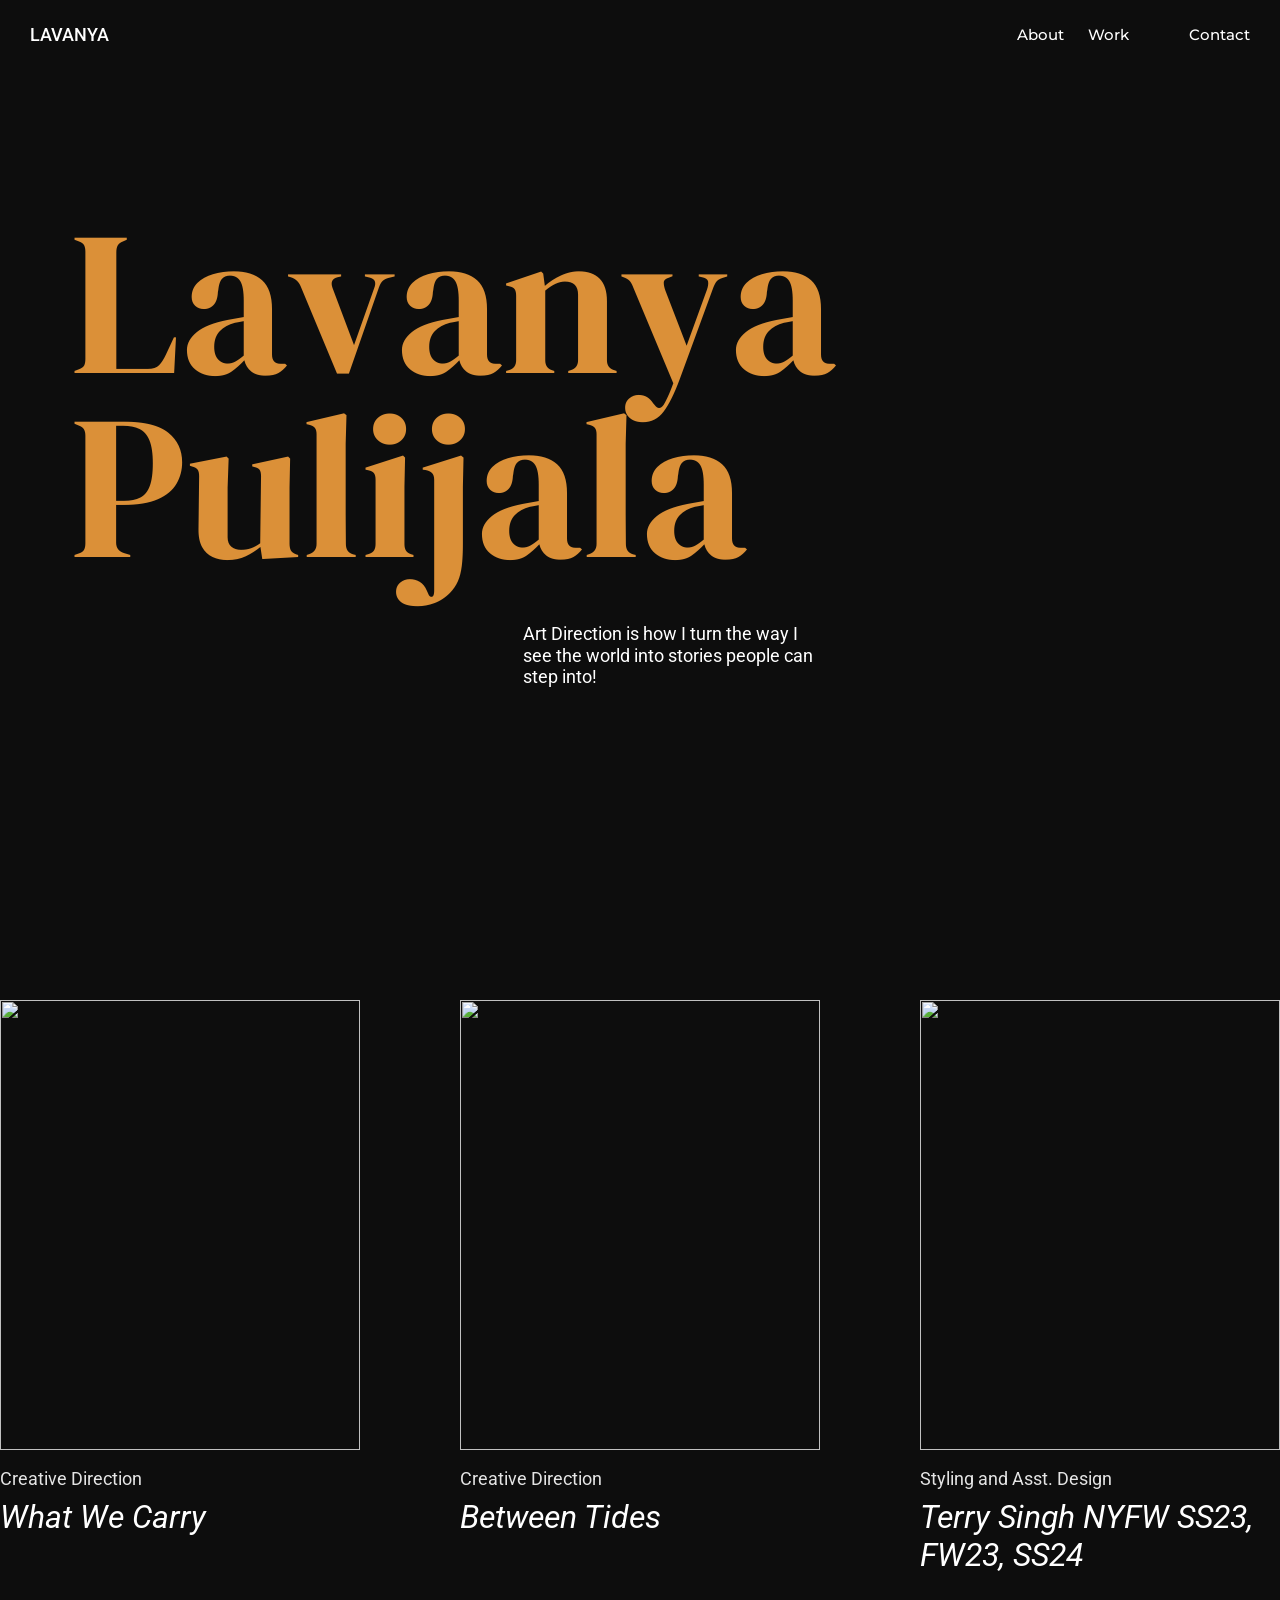
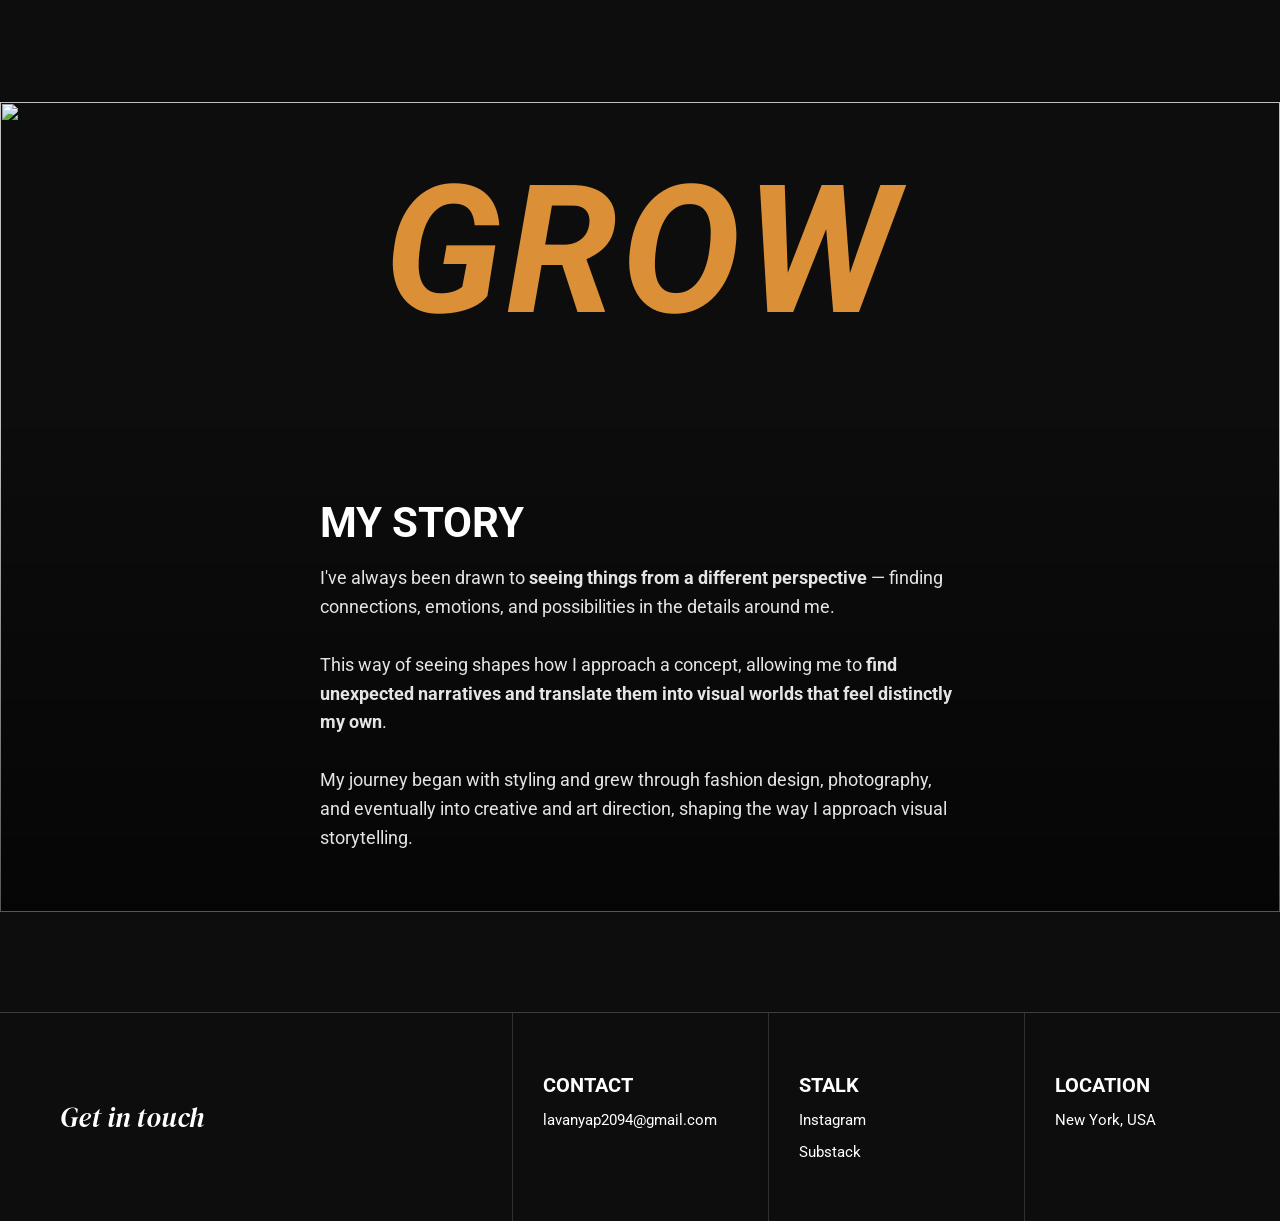
==== index.html @ 9f812dfd "Initial commit: homepage, work listing page, shared styles/scripts" ====
<!DOCTYPE html>
<html lang="en">
<head>
<meta charset="UTF-8" />
<meta name="viewport" content="width=device-width, initial-scale=1" />
<title>Lavanya Pulijala — Art Direction</title>
<link rel="preconnect" href="https://fonts.googleapis.com" />
<link rel="preconnect" href="https://fonts.gstatic.com" crossorigin />
<link href="https://fonts.googleapis.com/css2?family=DM+Serif+Display:ital@0;1&family=Roboto:wght@300;400;500;700;900&family=Montserrat:wght@400;500;600&display=swap" rel="stylesheet" />
<link rel="stylesheet" href="style.css" />
</head>
<body>

<div class="navbar">
  <div class="container navbar-container">
    <a href="#" class="logo-holder"><div class="logo-text">LAVANYA</div></a>
    <nav class="nav-menu-wrapper">
      <div class="nav-wrapper">
        <div class="nav-menu-link-holder middle">
          <a href="#about" class="nav-link-big">About</a>
          <a href="#work" class="nav-link-big">Work</a>
        </div>
        <div class="nav-menu-link-holder">
          <a href="mailto:lavanyap2094@gmail.com" class="nav-link-big">Contact</a>
        </div>
      </div>
    </nav>
    <button class="menu-button" aria-label="Open menu"><div class="menu-text">Menu</div></button>
  </div>
</div>

<div id="Hero" class="section hero-section">
  <div class="container sticky-container">
    <div class="hero-grid">
      <div class="hero-text-holder">
        <div class="hero-text-line" id="heroLine1"></div>
        <div class="hero-text-line" id="heroLine2"></div>
      </div>
      <div class="hero-image-holder">
        <div class="hero-image-container">
          <div class="hero-paragraph-holder">
            <p class="hero-paragraph">Art Direction is how I turn the way I see the world into stories people can step into!</p>
          </div>
          <img class="hero-image" alt="" src="https://cdn.prod.website-files.com/6a94ac08c5c442d6fd3b0305/6a94ac08c5c442d6fd3b0379_xgdyg.png" />
        </div>
      </div>
    </div>
  </div>
</div>

<div id="work" class="section">
  <div class="horizontal-scrolling-wrapper">
    <div class="horizontal-scrolling-holder">
      <div class="work-list-wrapper" id="workList">

        <a href="#" class="work-item">
          <div class="featured-work-image-holder">
            <img class="grid-work-image" alt="" src="https://cdn.prod.website-files.com/6a94ac08c5c442d6fd3b030d/6a94ac08c5c442d6fd3b035c_Rukmini0691%20Large.jpeg" />
          </div>
          <div class="category-text-holder"><div class="category-text">Creative Direction</div></div>
          <div class="work-title-holder"><div class="work-title">What We Carry</div></div>
        </a>

        <a href="#" class="work-item">
          <div class="featured-work-image-holder">
            <img class="grid-work-image" alt="" src="https://cdn.prod.website-files.com/6a94ac08c5c442d6fd3b030d/6a94ac08c5c442d6fd3b0371_SRI04519%20(1)%20Large.png" />
          </div>
          <div class="category-text-holder"><div class="category-text">Creative Direction</div></div>
          <div class="work-title-holder"><div class="work-title">Between Tides</div></div>
        </a>

        <a href="#" class="work-item">
          <div class="featured-work-image-holder">
            <img class="grid-work-image" alt="" src="https://cdn.prod.website-files.com/6a94ac08c5c442d6fd3b030d/6a94ac08c5c442d6fd3b0381_Stephan.webp" />
          </div>
          <div class="category-text-holder"><div class="category-text">Styling and Asst. Design</div></div>
          <div class="work-title-holder"><div class="work-title">Terry Singh NYFW SS23, FW23, SS24</div></div>
        </a>

        <a href="#" class="work-item">
          <div class="featured-work-image-holder">
            <img class="grid-work-image" alt="" src="https://cdn.prod.website-files.com/6a94ac08c5c442d6fd3b030d/6a94ac08c5c442d6fd3b038d_Rukmini1245%20Large.png" />
          </div>
          <div class="category-text-holder"><div class="category-text">Creative Direction</div></div>
          <div class="work-title-holder"><div class="work-title">In Between</div></div>
        </a>

        <a href="#" class="work-item">
          <div class="featured-work-image-holder">
            <img class="grid-work-image" alt="" src="https://cdn.prod.website-files.com/6a94ac08c5c442d6fd3b030d/6a94ac08c5c442d6fd3b0393_IMG_5818.JPG" />
          </div>
          <div class="category-text-holder"><div class="category-text">Photography</div></div>
          <div class="work-title-holder"><div class="work-title">The Way I See</div></div>
        </a>

      </div>
    </div>
  </div>
</div>

<div id="about" class="section">
  <div class="about-section">
    <div class="about-image-holder">
      <img class="about-image" alt="" src="https://cdn.prod.website-files.com/6a94ac08c5c442d6fd3b0305/6a94ac08c5c442d6fd3b037b_IMG_7271%20Large.png" />
    </div>
    <div class="about-section-wrapper">
      <div class="about-title-holder">
        <div class="about-title-wrapper">
          <div class="about-title">G</div><div class="about-title">R</div><div class="about-title">O</div><div class="about-title">W</div>
        </div>
      </div>
      <div class="about-text">
        <div class="story-title">MY STORY</div>
        <div class="my-story-paragraph">I've always been drawn to <strong>seeing things from a different perspective</strong> — finding connections, emotions, and possibilities in the details around me.<br/><br/>This way of seeing shapes how I approach a concept, allowing me to <strong>find unexpected narratives and translate them into visual worlds that feel distinctly my own</strong>.<br/><br/>My journey began with styling and grew through fashion design, photography, and eventually into creative and art direction, shaping the way I approach visual storytelling.</div>
      </div>
    </div>
  </div>
</div>

<div class="section">
  <div class="footer-holder">
    <div class="footer-gird">
      <div class="footer-contact"><div class="drop-a-line-text">Get in touch</div></div>
      <div class="footer-info-holder">
        <div class="footer-title">CONTACT</div>
        <a href="mailto:lavanyap2094@gmail.com" class="footer-link">lavanyap2094@gmail.com</a>
      </div>
      <div class="footer-info-holder">
        <div class="footer-title">STALK</div>
        <a href="https://www.instagram.com/lavanyapulijala/" target="_blank" class="footer-link">Instagram</a>
        <a href="https://substack.com/@lavanyap" target="_blank" class="footer-link">Substack</a>
      </div>
      <div class="footer-info-holder">
        <div class="footer-title">LOCATION</div>
        <a href="https://www.google.com/maps" target="_blank" class="footer-link">New York, USA</a>
      </div>
    </div>
  </div>
</div>

<script src="script.js"></script>
</body>
</html>
---- style.css ----
:root {
  --bg: #0d0d0d;
  --accent: #db9038;
  --text: #ffffff;
  --text-soft: #e4e4e4;
  --font-headings: "DM Serif Display", serif;
  --font-paragraph: "Roboto", sans-serif;
  --font-ui: "Montserrat", sans-serif;
}

* { box-sizing: border-box; }

html { scroll-behavior: smooth; -webkit-text-size-adjust: 100%; text-size-adjust: 100%; }

body {
  margin: 0;
  background-color: var(--bg);
  color: var(--text);
  font-family: var(--font-headings);
  line-height: 1.2;
}

a { color: inherit; text-decoration: none; font-family: var(--font-paragraph); }

.container {
  width: 100%;
  max-width: 1400px;
  margin: 0 auto;
  padding: 2em 30px;
  position: relative;
}
.container.no-paddings { padding-top: 0; padding-bottom: 0; }
.container.sticky-container { position: sticky; top: 60px; }

/* NAV */
.navbar {
  position: sticky;
  top: 0;
  z-index: 20;
  background-color: var(--bg);
  height: 70px;
  display: flex;
  align-items: center;
}
.navbar-container {
  display: flex;
  justify-content: space-between;
  align-items: center;
  width: 100%;
}
.logo-text { font-family: var(--font-paragraph); font-size: 18px; font-weight: 500; }
.nav-menu-wrapper { display: flex; align-items: center; }
.nav-wrapper { display: flex; gap: 60px; align-items: center; }
.nav-menu-link-holder { display: flex; gap: 24px; align-items: center; }
.nav-link-big { font-size: 15px; font-family: var(--font-ui); font-weight: 500; transition: color .3s; }
.nav-link-big:hover { color: var(--accent); }
.nav-link-big.current { color: var(--accent); font-weight: 600; }
.menu-button {
  display: none;
  background: none;
  border: none;
  color: var(--text);
  font-family: var(--font-ui);
  cursor: pointer;
}

/* HERO */
.hero-section {
  min-height: 100vh;
  display: flex;
  flex-direction: column;
  justify-content: center;
  margin-top: -70px;
  padding-top: 70px;
}
.hero-grid {
  position: relative;
  padding-left: 35px;
  padding-right: 35px;
}
.hero-text-holder {
  position: absolute;
  top: 40px;
  left: 40px;
  z-index: 20;
  display: flex;
  flex-direction: column;
}
.hero-text-line {
  color: var(--accent);
  font-size: 16vw;
  line-height: 0.9;
  white-space: nowrap;
}
.hero-text-line span {
  display: inline-block;
  opacity: 0;
  transform: translateY(45px) rotateY(90deg);
  transform-style: preserve-3d;
}
.hero-image-holder {
  position: relative;
  width: 40vw;
  min-height: 70vh;
  margin-left: auto;
  z-index: 2;
}
.hero-image-container { position: relative; width: 100%; }
.hero-paragraph-holder {
  position: absolute;
  top: 34vw;
  left: -180px;
  max-width: 300px;
  z-index: 5;
  mix-blend-mode: difference;
}
.hero-paragraph { font-family: var(--font-paragraph); font-size: 18px; color: #fff; opacity: 0; transition: opacity 1s ease .8s; }
.hero-image {
  width: 100%;
  display: block;
  opacity: 0;
  transform: translateY(120px);
  transition: opacity 1s ease .3s, transform 1s ease .3s;
}

.placeholder-image {
  background-color: var(--bg2, #1a1a1a);
  background: var(--bg, #1a1a1a);
  border: 1px dashed #444;
  display: flex;
  align-items: center;
  justify-content: center;
  color: #777;
  font-family: var(--font-ui);
  font-size: 13px;
  width: 100%;
  height: 100%;
}

.loaded .hero-image,
.loaded .hero-paragraph { opacity: 1; transform: translateY(0); }
.loaded .hero-text-line span { opacity: 1; transform: translateY(0) rotateY(0deg); transition: opacity .6s ease, transform .6s ease; }

/* divider */
.line-divider { padding: 70px 0; }
.line-holder { display: flex; justify-content: center; }
.line { width: 92%; height: 1px; background: rgba(255,255,255,.2); }

/* WORK STRIP */
.horizontal-scrolling-wrapper { position: relative; margin-top: 100px; }
.horizontal-scrolling-holder {
  display: flex;
  flex-direction: column;
  padding-top: 0;
}
.work-list-wrapper {
  display: flex;
  align-items: flex-start;
  overflow-x: auto;
  overflow-y: hidden;
  scroll-behavior: auto;
  -webkit-overflow-scrolling: touch;
  overscroll-behavior-x: contain;
  padding-bottom: 8px;
  scrollbar-width: thin;
}
.work-list-wrapper::-webkit-scrollbar { height: 6px; }
.work-list-wrapper::-webkit-scrollbar-track { background: transparent; }
.work-list-wrapper::-webkit-scrollbar-thumb { background: rgba(255,255,255,.2); border-radius: 3px; }
.work-item {
  flex: none;
  width: 360px;
  min-width: 360px;
  margin-right: 100px;
  display: block;
}
.featured-work-image-holder {
  width: 100%;
  height: 450px;
  overflow: hidden;
  margin-bottom: 18px;
}
.grid-work-image {
  width: 100%;
  height: 100%;
  object-fit: cover;
  display: block;
}
.category-text-holder { overflow: hidden; }
.category-text { font-family: var(--font-paragraph); font-size: 18px; color: var(--text-soft); }
.work-title-holder { margin-top: 8px; }
.work-title { font-size: 32px; font-style: italic; font-weight: 400; }
.location-holder { display: flex; align-items: center; gap: 12px; margin-top: 6px; }
.location-line { width: 37px; height: 1px; background: var(--text); }
.location-text { font-family: var(--font-paragraph); font-size: 15px; font-style: italic; letter-spacing: .5px; }

.section-title {
  display: flex;
  justify-content: space-between;
  align-items: center;
  margin-top: 40px;
  margin-top: 20px;
}
.project-section-title { font-size: 8vw; }
.link-with-arrow { font-family: var(--font-ui); font-size: 14px; letter-spacing: 1px; border-bottom: 1px solid var(--text); padding-bottom: 4px; }

/* ABOUT */
.about-section { position: relative; margin-top: 120px; height: 90vh; min-height: 600px; }
.about-image-holder { width: 100%; height: 100%; overflow: hidden; }
.about-image { width: 100%; height: 100%; object-fit: cover; display: block; }
.about-section-wrapper {
  position: absolute;
  inset: 0;
  display: flex;
  flex-direction: column;
  justify-content: space-between;
  padding: 60px 30px;
  background: linear-gradient(to top, rgba(0,0,0,.55), rgba(0,0,0,0) 60%);
}
.about-title-wrapper { display: flex; justify-content: center; gap: 4px; }
.about-title { font-family: var(--font-paragraph); color: var(--accent); font-size: 14vw; font-style: italic; font-weight: 700; line-height: 1; }
.about-text { max-width: 640px; margin: 0 auto; text-align: left; }
.story-title { font-family: var(--font-paragraph); font-size: 42px; font-weight: 700; margin-bottom: 16px; }
.my-story-paragraph { font-family: var(--font-paragraph); font-size: 18px; line-height: 1.6; color: var(--text-soft); }

/* FOOTER */
.footer-holder { border-top: 1px solid rgba(255,255,255,.2); margin-top: 100px; }
.footer-gird {
  display: grid;
  grid-template-columns: 2fr 1fr 1fr 1fr;
}
.footer-contact { display: flex; align-items: center; padding: 60px; font-size: 28px; font-style: italic; }
.footer-info-holder { display: flex; flex-direction: column; gap: 14px; padding: 60px 30px; border-left: 1px solid rgba(255,255,255,.15); }
.footer-title { font-family: var(--font-paragraph); font-size: 20px; font-weight: 700; }
.footer-link { font-size: 15px; transition: color .3s; }
.footer-link:hover { color: var(--accent); }

/* RESPONSIVE */
@media screen and (max-width: 991px) {
  .hero-grid { padding-left: 0; padding-right: 0; }
  .hero-text-holder { position: static; padding-bottom: 20px; }
  .hero-text-line { font-size: 16vw; }
  .hero-image-holder { width: 100%; min-height: 0; margin-top: 20px; margin-left: 0; }
  .hero-paragraph-holder { position: static; margin-top: 20px; max-width: 100%; mix-blend-mode: normal; }
  .hero-image { width: 100%; }
  .about-title { font-size: 20vw; }
  .footer-gird { grid-template-columns: 1fr 1fr; }
}

@media screen and (max-width: 767px) {
  .navbar-container { padding: 0 16px; }
  .nav-wrapper { display: none; }
  .menu-button { display: block; }
  .hero-text-line { font-size: 18vw; }
  .work-item { width: 280px; min-width: 280px; margin-right: 50px; }
  .featured-work-image-holder { height: 340px; }
  .project-section-title { font-size: 14vw; }
  .story-title { font-size: 30px; }
  .my-story-paragraph { font-size: 16px; }
  .footer-gird { grid-template-columns: 1fr; }
  .footer-info-holder { border-left: none; border-top: 1px solid rgba(255,255,255,.15); }
}

/* ===== WORK / ALL SERIES PAGE ===== */
.work-hero-holder {
  display: flex;
  flex-wrap: wrap;
  gap: 50px;
  padding-top: 40px;
  padding-bottom: 40px;
  border-bottom: 1px solid rgba(255,255,255,.2);
}
.work-hero-line { display: flex; }
.work-hero-text {
  color: var(--accent);
  font-size: 14vw;
  line-height: 0.9;
}
.work-hero-text span {
  display: inline-block;
  opacity: 0;
  transform: translateY(45px) rotateY(90deg);
  transform-style: preserve-3d;
}
.loaded .work-hero-text span { opacity: 1; transform: translateY(0) rotateY(0deg); transition: opacity .6s ease, transform .6s ease; }

.category-holder { display: flex; justify-content: flex-end; align-items: flex-start; padding-top: 10px; margin-left: auto; }
.category-dropdown { display: flex; flex-direction: column; align-items: flex-end; gap: 13px; position: relative; }
.dropdown-toggle {
  display: flex;
  align-items: center;
  gap: 10px;
  font-family: var(--font-paragraph);
  font-size: 24px;
  font-weight: 300;
  color: var(--text);
  cursor: pointer;
  background: none;
  border: none;
  padding-bottom: 8px;
  border-bottom: 1px solid rgba(255,255,255,.3);
}
.plus-icon-holder { width: 16px; height: 16px; display: flex; align-items: center; justify-content: center; position: relative; }
.plus-icon-holder::before, .plus-icon-holder::after {
  content: "";
  position: absolute;
  background: var(--text);
}
.plus-icon-holder::before { width: 100%; height: 1px; }
.plus-icon-holder::after { width: 1px; height: 100%; transition: transform .3s ease; }
.dropdown-toggle.open .plus-icon-holder::after { transform: rotate(90deg); }
.dropdown-list {
  display: none;
  flex-direction: column;
  text-align: right;
  padding-top: 12px;
  min-width: 220px;
}
.dropdown-list.open { display: flex; }
.category-link-holder {
  font-family: var(--font-paragraph);
  font-size: 18px;
  font-weight: 300;
  padding-bottom: 6px;
  margin-bottom: 6px;
  border-bottom: 1px solid rgba(255,255,255,.15);
  transition: color .3s;
}
.category-link-holder:last-child { border-bottom: none; }
.category-link-holder:hover { color: var(--accent); }
.category-link-holder.current { font-weight: 600; color: var(--accent); }

.featured-work-wrapper { margin-top: 80px; }
.featured-work-item { display: block; margin-bottom: 100px; }
.featured-work-link { display: flex; flex-direction: column; gap: 20px; }
.series-image-holder {
  position: relative;
  width: 100%;
  height: auto;
  overflow: hidden;
  display: flex;
  flex-direction: column;
  justify-content: flex-end;
}
.series-image-holder img { width: 100%; height: auto; display: block; object-fit: cover; }
.series-image-holder.featured img { max-height: 640px; object-fit: cover; width: 100%; }

.series-grid-wrapper { margin-top: 80px; margin-bottom: 100px; }
.series-grid {
  display: grid;
  grid-template-columns: 1fr 1fr;
  gap: 80px 60px;
}
.series-grid .featured-work-item:nth-child(2n) { position: relative; top: 60px; margin-bottom: 0; }
.series-grid .series-image-holder img { height: 480px; object-fit: cover; }

@media screen and (max-width: 767px) {
  .work-hero-text { font-size: 20vw; }
  .category-holder { justify-content: flex-start; margin-left: 0; }
  .category-dropdown { align-items: flex-start; }
  .dropdown-list { text-align: left; }
  .featured-work-wrapper { margin-top: 40px; }
  .featured-work-item { margin-bottom: 50px; }
  .series-grid { grid-template-columns: 1fr; gap: 40px; }
  .series-grid .featured-work-item:nth-child(2n) { top: 0; }
  .series-grid .series-image-holder img { height: 380px; }
}
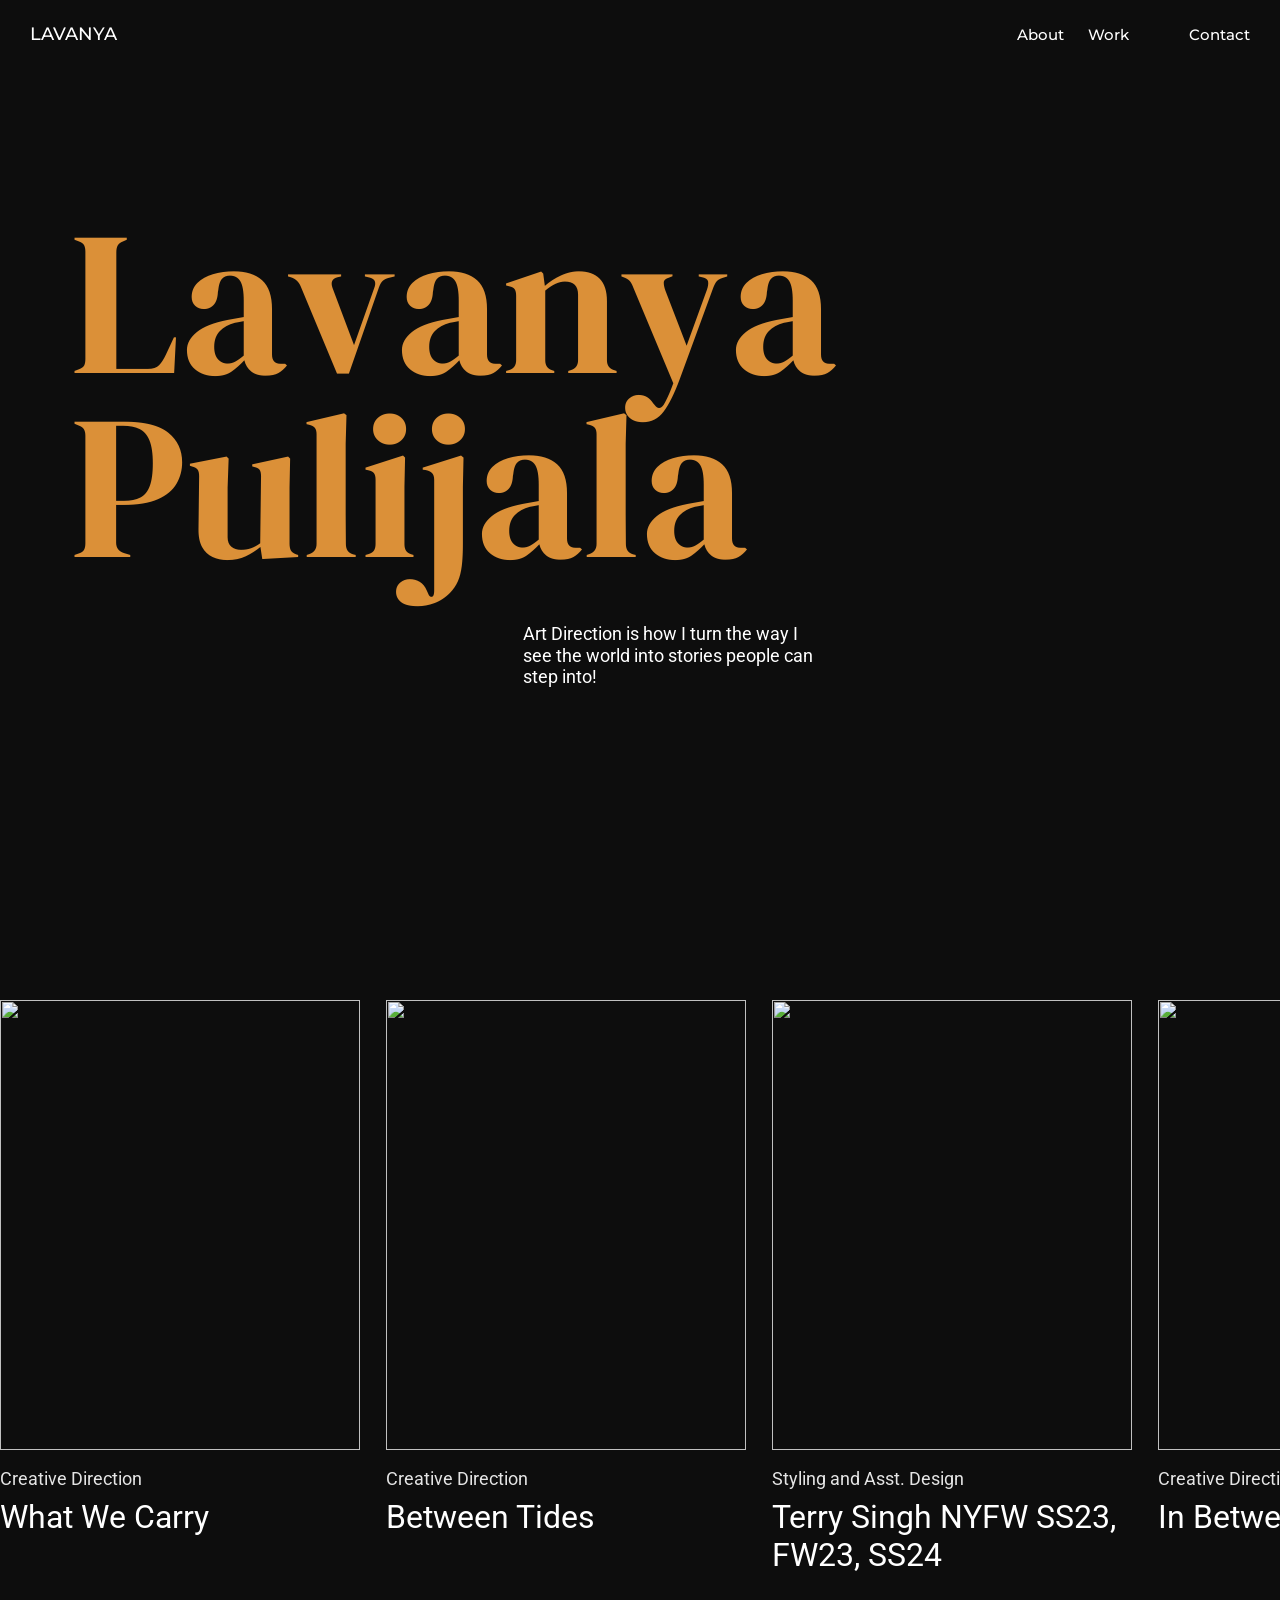
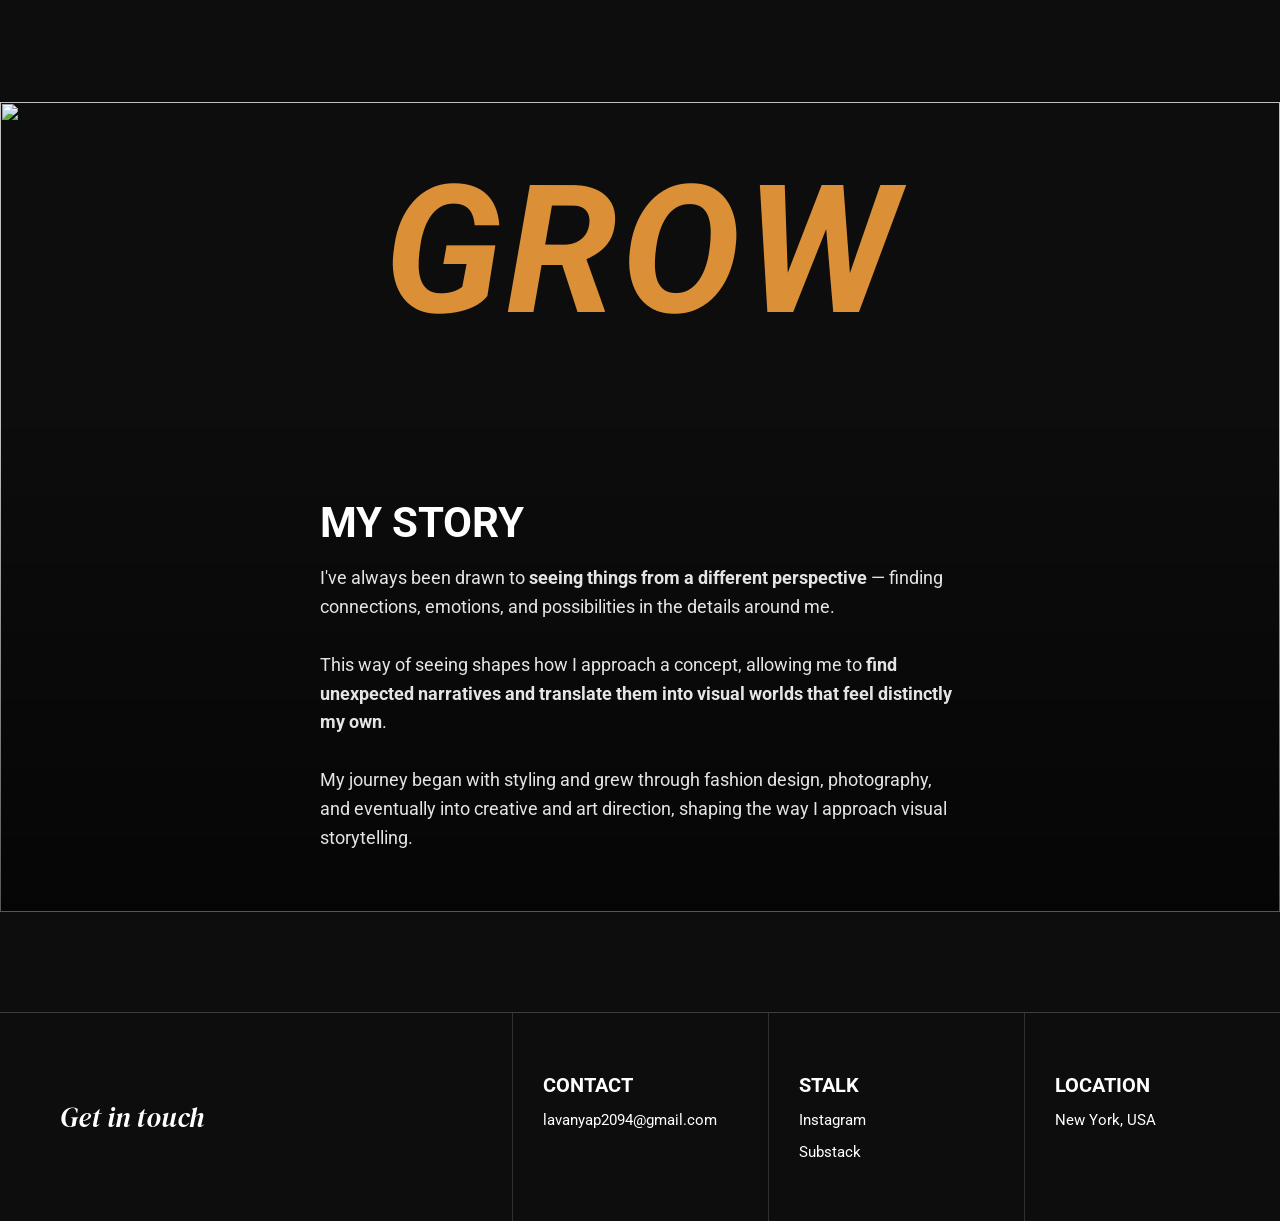
==== commit ea973506: "Add project detail pages, lightbox gallery, and scroll reveal animations Wires up the 5 project page" ====
--- a/index.html
+++ b/index.html
@@ -18,7 +18,7 @@
       <div class="nav-wrapper">
         <div class="nav-menu-link-holder middle">
           <a href="#about" class="nav-link-big">About</a>
-          <a href="#work" class="nav-link-big">Work</a>
+          <a href="work.html" class="nav-link-big">Work</a>
         </div>
         <div class="nav-menu-link-holder">
           <a href="mailto:lavanyap2094@gmail.com" class="nav-link-big">Contact</a>
@@ -53,7 +53,7 @@
     <div class="horizontal-scrolling-holder">
       <div class="work-list-wrapper" id="workList">
 
-        <a href="#" class="work-item">
+        <a href="what-we-carry.html" class="work-item">
           <div class="featured-work-image-holder">
             <img class="grid-work-image" alt="" src="https://cdn.prod.website-files.com/6a94ac08c5c442d6fd3b030d/6a94ac08c5c442d6fd3b035c_Rukmini0691%20Large.jpeg" />
           </div>
@@ -61,7 +61,7 @@
           <div class="work-title-holder"><div class="work-title">What We Carry</div></div>
         </a>
 
-        <a href="#" class="work-item">
+        <a href="between-tides.html" class="work-item">
           <div class="featured-work-image-holder">
             <img class="grid-work-image" alt="" src="https://cdn.prod.website-files.com/6a94ac08c5c442d6fd3b030d/6a94ac08c5c442d6fd3b0371_SRI04519%20(1)%20Large.png" />
           </div>
@@ -69,15 +69,15 @@
           <div class="work-title-holder"><div class="work-title">Between Tides</div></div>
         </a>
 
-        <a href="#" class="work-item">
+        <a href="nyfw-terry-singh.html" class="work-item">
           <div class="featured-work-image-holder">
-            <img class="grid-work-image" alt="" src="https://cdn.prod.website-files.com/6a94ac08c5c442d6fd3b030d/6a94ac08c5c442d6fd3b0381_Stephan.webp" />
+            <img class="grid-work-image" alt="" style="object-position: center 15%;" src="https://cdn.prod.website-files.com/6a930ff29320b54254b927bc/6a93a5b98b8a10c0902ed716_converted_image_3.jpg" />
           </div>
           <div class="category-text-holder"><div class="category-text">Styling and Asst. Design</div></div>
           <div class="work-title-holder"><div class="work-title">Terry Singh NYFW SS23, FW23, SS24</div></div>
         </a>
 
-        <a href="#" class="work-item">
+        <a href="in-between.html" class="work-item">
           <div class="featured-work-image-holder">
             <img class="grid-work-image" alt="" src="https://cdn.prod.website-files.com/6a94ac08c5c442d6fd3b030d/6a94ac08c5c442d6fd3b038d_Rukmini1245%20Large.png" />
           </div>
@@ -85,7 +85,7 @@
           <div class="work-title-holder"><div class="work-title">In Between</div></div>
         </a>
 
-        <a href="#" class="work-item">
+        <a href="the-way-i-see.html" class="work-item">
           <div class="featured-work-image-holder">
             <img class="grid-work-image" alt="" src="https://cdn.prod.website-files.com/6a94ac08c5c442d6fd3b030d/6a94ac08c5c442d6fd3b0393_IMG_5818.JPG" />
           </div>
--- a/style.css
+++ b/style.css
@@ -48,7 +48,7 @@
   align-items: center;
   width: 100%;
 }
-.logo-text { font-family: var(--font-paragraph); font-size: 18px; font-weight: 500; }
+.logo-text { font-family: var(--font-ui); font-size: 18px; font-weight: 500; }
 .nav-menu-wrapper { display: flex; align-items: center; }
 .nav-wrapper { display: flex; gap: 60px; align-items: center; }
 .nav-menu-link-holder { display: flex; gap: 24px; align-items: center; }
@@ -119,7 +119,7 @@
   width: 100%;
   display: block;
   opacity: 0;
-  transform: translateY(120px);
+  transform: translateY(120px) rotate(-4deg) scale(0.96);
   transition: opacity 1s ease .3s, transform 1s ease .3s;
 }
 
@@ -138,7 +138,7 @@
 }
 
 .loaded .hero-image,
-.loaded .hero-paragraph { opacity: 1; transform: translateY(0); }
+.loaded .hero-paragraph { opacity: 1; transform: translateY(0) rotate(0deg) scale(1); }
 .loaded .hero-text-line span { opacity: 1; transform: translateY(0) rotateY(0deg); transition: opacity .6s ease, transform .6s ease; }
 
 /* divider */
@@ -156,6 +156,7 @@
 .work-list-wrapper {
   display: flex;
   align-items: flex-start;
+  gap: 26px;
   overflow-x: auto;
   overflow-y: hidden;
   scroll-behavior: auto;
@@ -171,25 +172,27 @@
   flex: none;
   width: 360px;
   min-width: 360px;
-  margin-right: 100px;
   display: block;
 }
 .featured-work-image-holder {
   width: 100%;
-  height: 450px;
+  aspect-ratio: 4 / 5;
   overflow: hidden;
   margin-bottom: 18px;
+  background: var(--bg);
+  display: block;
 }
 .grid-work-image {
   width: 100%;
   height: 100%;
   object-fit: cover;
+  object-position: center;
   display: block;
 }
 .category-text-holder { overflow: hidden; }
 .category-text { font-family: var(--font-paragraph); font-size: 18px; color: var(--text-soft); }
 .work-title-holder { margin-top: 8px; }
-.work-title { font-size: 32px; font-style: italic; font-weight: 400; }
+.work-title { font-size: 32px; font-style: normal; font-weight: 400; }
 .location-holder { display: flex; align-items: center; gap: 12px; margin-top: 6px; }
 .location-line { width: 37px; height: 1px; background: var(--text); }
 .location-text { font-family: var(--font-paragraph); font-size: 15px; font-style: italic; letter-spacing: .5px; }
@@ -252,8 +255,8 @@
   .nav-wrapper { display: none; }
   .menu-button { display: block; }
   .hero-text-line { font-size: 18vw; }
-  .work-item { width: 280px; min-width: 280px; margin-right: 50px; }
-  .featured-work-image-holder { height: 340px; }
+  .work-list-wrapper { gap: 16px; }
+  .work-item { width: 280px; min-width: 280px; }
   .project-section-title { font-size: 14vw; }
   .story-title { font-size: 30px; }
   .my-story-paragraph { font-size: 16px; }
@@ -338,12 +341,12 @@
   width: 100%;
   height: auto;
   overflow: hidden;
-  display: flex;
-  flex-direction: column;
-  justify-content: flex-end;
-}
-.series-image-holder img { width: 100%; height: auto; display: block; object-fit: cover; }
-.series-image-holder.featured img { max-height: 640px; object-fit: cover; width: 100%; }
+  display: block;
+  background: var(--bg);
+}
+.series-image-holder img { width: 100%; height: auto; display: block; }
+.series-image-holder.featured { height: 640px; max-height: 640px; }
+.series-image-holder.featured img { width: 100%; height: 100%; object-fit: cover; object-position: center; }
 
 .series-grid-wrapper { margin-top: 80px; margin-bottom: 100px; }
 .series-grid {
@@ -352,7 +355,8 @@
   gap: 80px 60px;
 }
 .series-grid .featured-work-item:nth-child(2n) { position: relative; top: 60px; margin-bottom: 0; }
-.series-grid .series-image-holder img { height: 480px; object-fit: cover; }
+.series-grid .series-image-holder { aspect-ratio: 4 / 5; height: auto; }
+.series-grid .series-image-holder img { width: 100%; height: 100%; object-fit: cover; object-position: center; }
 
 @media screen and (max-width: 767px) {
   .work-hero-text { font-size: 20vw; }
@@ -363,5 +367,204 @@
   .featured-work-item { margin-bottom: 50px; }
   .series-grid { grid-template-columns: 1fr; gap: 40px; }
   .series-grid .featured-work-item:nth-child(2n) { top: 0; }
-  .series-grid .series-image-holder img { height: 380px; }
-}
+}
+
+/* ===== PROJECT DETAIL PAGE ===== */
+.project-details-grid {
+  display: grid;
+  grid-template-columns: .75fr 1fr;
+  gap: 40px;
+}
+
+.project-template-holder { display: flex; flex-direction: column; }
+.project-hero-image-holder { width: 100%; aspect-ratio: 3 / 4; overflow: hidden; margin-top: 30px; }
+.project-hero-image-holder img { width: 100%; height: 100%; object-fit: cover; object-position: center 20%; display: block; }
+
+.project-gallery {
+  display: grid;
+  grid-template-columns: repeat(4, 1fr);
+  gap: 16px;
+  padding-top: 120px;
+}
+.project-gallery img { width: 100%; height: 160px; object-fit: cover; display: block; overflow: hidden; transition: transform .5s ease; }
+.project-gallery img:hover { transform: scale(1.04); }
+
+.project-info-column {
+  display: flex;
+  flex-direction: column;
+  gap: 30px;
+  padding-top: 30px;
+}
+.project-info { display: flex; flex-direction: column; gap: 20px; }
+
+.project-back-link {
+  display: inline-flex;
+  align-items: center;
+  gap: 12px;
+  font-family: var(--font-ui);
+  font-size: 16px;
+  font-weight: 300;
+  text-transform: uppercase;
+  transition: color .3s;
+  width: fit-content;
+}
+.project-back-link:hover { color: var(--accent); }
+
+.project-description {
+  font-family: var(--font-paragraph);
+  font-weight: 300;
+  font-size: 18px;
+  line-height: 1.6;
+  color: var(--text-soft);
+  max-width: 350px;
+}
+
+.project-name-wrapper {
+  max-width: 300px;
+  font-family: var(--font-paragraph);
+  font-size: 64px;
+  font-style: italic;
+  font-weight: 900;
+}
+.project-name-wrapper.sticky { position: sticky; top: 85px; }
+.project-category-name { font-size: 40px; margin-bottom: 8px; }
+.project-title { text-transform: uppercase; font-style: normal; font-size: 80px; line-height: 1; }
+
+.project-body-grid {
+  display: flex;
+  gap: 130px;
+  padding: 170px 0;
+  align-items: flex-start;
+}
+.project-body { max-width: 50%; }
+.project-body h3 {
+  font-family: var(--font-ui);
+  font-size: 14px;
+  letter-spacing: 2px;
+  color: var(--accent);
+  margin: 60px 0 20px;
+}
+.project-body h3:first-child { margin-top: 0; }
+.project-body p {
+  font-family: var(--font-paragraph);
+  font-size: 17px;
+  line-height: 1.7;
+  color: var(--text-soft);
+  margin: 0 0 18px;
+}
+
+.project-others-title { display: flex; justify-content: space-between; align-items: center; margin-top: 60px; margin-bottom: 40px; }
+.project-others-title .project-section-title { font-size: 4vw; }
+
+@media screen and (max-width: 991px) {
+  .project-details-grid { grid-template-columns: 1fr; }
+  .project-name-wrapper { max-width: 100%; }
+}
+
+@media screen and (max-width: 767px) {
+  .project-gallery { grid-template-columns: repeat(2, 1fr); padding-top: 60px; }
+  .project-name-wrapper { font-size: 40px; }
+  .project-title { font-size: 48px; }
+  .project-category-name { font-size: 24px; }
+  .project-body-grid { flex-direction: column; gap: 0; padding: 60px 0; }
+  .project-body { max-width: 100%; }
+  .project-name-wrapper.sticky { display: none; }
+  .project-others-title .project-section-title { font-size: 8vw; }
+}
+
+/* ===== SCROLL REVEAL ===== */
+.reveal {
+  opacity: 0;
+  transform: translateY(40px);
+  transition: opacity .8s ease, transform .8s ease;
+}
+.reveal.revealed { opacity: 1; transform: translateY(0); }
+
+@media (prefers-reduced-motion: reduce) {
+  .reveal { opacity: 1; transform: none; transition: none; }
+}
+
+/* ===== LIGHTBOX ===== */
+body.lightbox-locked { overflow: hidden; }
+
+.lightbox {
+  display: none;
+  position: fixed;
+  inset: 0;
+  z-index: 1000;
+  background: rgba(0, 0, 0, .95);
+  align-items: center;
+  justify-content: center;
+}
+.lightbox.open { display: flex; }
+
+.lightbox-main {
+  width: 100%;
+  height: 100%;
+  display: flex;
+  align-items: center;
+  justify-content: center;
+  padding: 40px 100px 120px;
+  box-sizing: border-box;
+}
+.lightbox-image { max-width: 100%; max-height: 100%; object-fit: contain; display: block; }
+
+.lightbox-close {
+  position: absolute;
+  top: 24px;
+  right: 30px;
+  background: none;
+  border: none;
+  color: var(--text);
+  font-size: 32px;
+  line-height: 1;
+  cursor: pointer;
+  z-index: 2;
+}
+.lightbox-close:hover { color: var(--accent); }
+
+.lightbox-prev, .lightbox-next {
+  position: absolute;
+  top: 50%;
+  transform: translateY(-50%);
+  background: none;
+  border: none;
+  color: var(--text);
+  font-size: 48px;
+  line-height: 1;
+  cursor: pointer;
+  z-index: 2;
+  padding: 20px;
+}
+.lightbox-prev { left: 10px; }
+.lightbox-next { right: 10px; }
+.lightbox-prev:hover, .lightbox-next:hover { color: var(--accent); }
+
+.lightbox-thumbs {
+  position: absolute;
+  bottom: 24px;
+  left: 0;
+  right: 0;
+  display: flex;
+  justify-content: center;
+  gap: 10px;
+  padding: 0 20px;
+  overflow-x: auto;
+}
+.lightbox-thumb {
+  width: 70px;
+  height: 70px;
+  object-fit: cover;
+  opacity: .5;
+  cursor: pointer;
+  flex-shrink: 0;
+  transition: opacity .2s;
+}
+.lightbox-thumb:hover { opacity: .8; }
+.lightbox-thumb.active { opacity: 1; outline: 2px solid var(--accent); }
+
+@media screen and (max-width: 767px) {
+  .lightbox-main { padding: 40px 50px 110px; }
+  .lightbox-prev, .lightbox-next { font-size: 32px; padding: 10px; }
+  .lightbox-thumb { width: 44px; height: 44px; }
+}
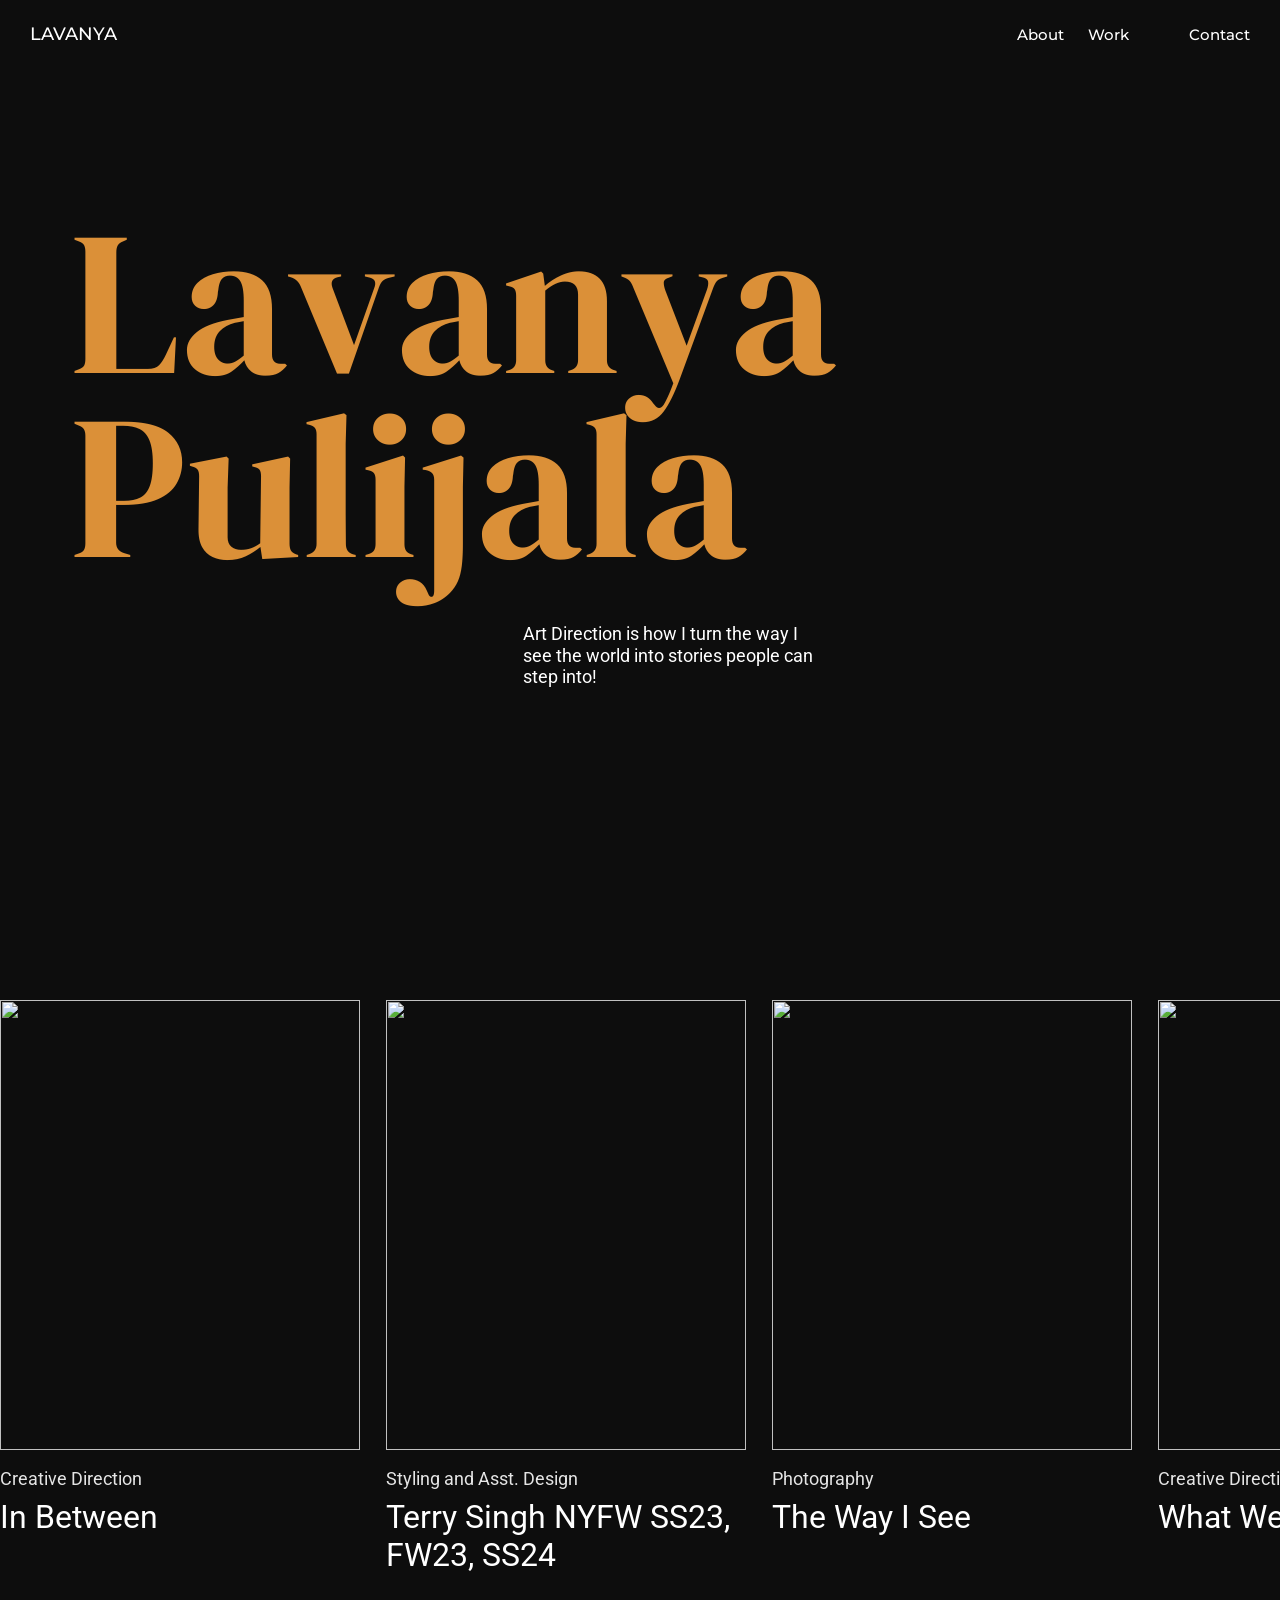
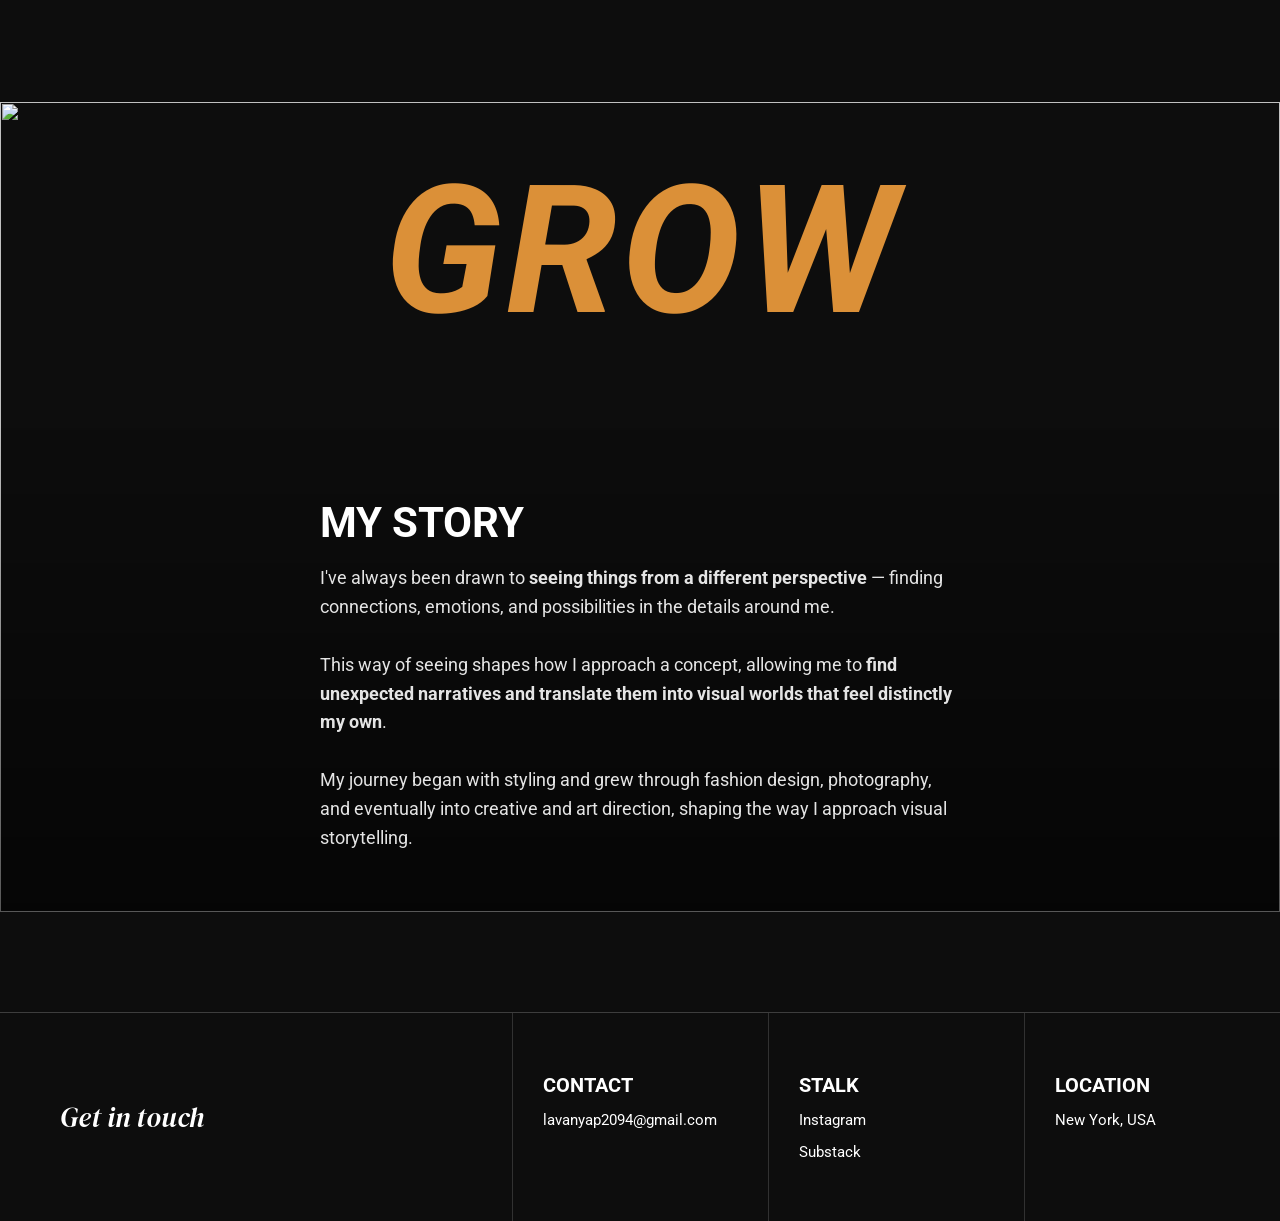
==== commit dfe6ef3f: "Add social share preview image and reorder work items sitewide Adds Open Graph/Twitter meta tags to " ====
--- a/index.html
+++ b/index.html
@@ -4,6 +4,15 @@
 <meta charset="UTF-8" />
 <meta name="viewport" content="width=device-width, initial-scale=1" />
 <title>Lavanya Pulijala — Art Direction</title>
+<meta property="og:type" content="website" />
+<meta property="og:title" content="Lavanya Pulijala — Art Direction" />
+<meta property="og:description" content="Art Direction is how I turn the way I see the world into stories people can step into." />
+<meta property="og:image" content="https://cdn.prod.website-files.com/6a930ff29320b54254b927bc/6a93b080176eadffba27c4e3_Rukmini1125%20Large.png" />
+<meta property="og:url" content="https://lavanyapulijala.netlify.app/" />
+<meta name="twitter:card" content="summary_large_image" />
+<meta name="twitter:title" content="Lavanya Pulijala — Art Direction" />
+<meta name="twitter:description" content="Art Direction is how I turn the way I see the world into stories people can step into." />
+<meta name="twitter:image" content="https://cdn.prod.website-files.com/6a930ff29320b54254b927bc/6a93b080176eadffba27c4e3_Rukmini1125%20Large.png" />
 <link rel="preconnect" href="https://fonts.googleapis.com" />
 <link rel="preconnect" href="https://fonts.gstatic.com" crossorigin />
 <link href="https://fonts.googleapis.com/css2?family=DM+Serif+Display:ital@0;1&family=Roboto:wght@300;400;500;700;900&family=Montserrat:wght@400;500;600&display=swap" rel="stylesheet" />
@@ -53,6 +62,30 @@
     <div class="horizontal-scrolling-holder">
       <div class="work-list-wrapper" id="workList">
 
+        <a href="in-between.html" class="work-item">
+          <div class="featured-work-image-holder">
+            <img class="grid-work-image" alt="" src="https://cdn.prod.website-files.com/6a94ac08c5c442d6fd3b030d/6a94ac08c5c442d6fd3b038d_Rukmini1245%20Large.png" />
+          </div>
+          <div class="category-text-holder"><div class="category-text">Creative Direction</div></div>
+          <div class="work-title-holder"><div class="work-title">In Between</div></div>
+        </a>
+
+        <a href="nyfw-terry-singh.html" class="work-item">
+          <div class="featured-work-image-holder">
+            <img class="grid-work-image" alt="" style="object-position: center 15%;" src="https://cdn.prod.website-files.com/6a930ff29320b54254b927bc/6a93a5b98b8a10c0902ed716_converted_image_3.jpg" />
+          </div>
+          <div class="category-text-holder"><div class="category-text">Styling and Asst. Design</div></div>
+          <div class="work-title-holder"><div class="work-title">Terry Singh NYFW SS23, FW23, SS24</div></div>
+        </a>
+
+        <a href="the-way-i-see.html" class="work-item">
+          <div class="featured-work-image-holder">
+            <img class="grid-work-image" alt="" src="https://cdn.prod.website-files.com/6a94ac08c5c442d6fd3b030d/6a94ac08c5c442d6fd3b0393_IMG_5818.JPG" />
+          </div>
+          <div class="category-text-holder"><div class="category-text">Photography</div></div>
+          <div class="work-title-holder"><div class="work-title">The Way I See</div></div>
+        </a>
+
         <a href="what-we-carry.html" class="work-item">
           <div class="featured-work-image-holder">
             <img class="grid-work-image" alt="" src="https://cdn.prod.website-files.com/6a94ac08c5c442d6fd3b030d/6a94ac08c5c442d6fd3b035c_Rukmini0691%20Large.jpeg" />
@@ -67,30 +100,6 @@
           </div>
           <div class="category-text-holder"><div class="category-text">Creative Direction</div></div>
           <div class="work-title-holder"><div class="work-title">Between Tides</div></div>
-        </a>
-
-        <a href="nyfw-terry-singh.html" class="work-item">
-          <div class="featured-work-image-holder">
-            <img class="grid-work-image" alt="" style="object-position: center 15%;" src="https://cdn.prod.website-files.com/6a930ff29320b54254b927bc/6a93a5b98b8a10c0902ed716_converted_image_3.jpg" />
-          </div>
-          <div class="category-text-holder"><div class="category-text">Styling and Asst. Design</div></div>
-          <div class="work-title-holder"><div class="work-title">Terry Singh NYFW SS23, FW23, SS24</div></div>
-        </a>
-
-        <a href="in-between.html" class="work-item">
-          <div class="featured-work-image-holder">
-            <img class="grid-work-image" alt="" src="https://cdn.prod.website-files.com/6a94ac08c5c442d6fd3b030d/6a94ac08c5c442d6fd3b038d_Rukmini1245%20Large.png" />
-          </div>
-          <div class="category-text-holder"><div class="category-text">Creative Direction</div></div>
-          <div class="work-title-holder"><div class="work-title">In Between</div></div>
-        </a>
-
-        <a href="the-way-i-see.html" class="work-item">
-          <div class="featured-work-image-holder">
-            <img class="grid-work-image" alt="" src="https://cdn.prod.website-files.com/6a94ac08c5c442d6fd3b030d/6a94ac08c5c442d6fd3b0393_IMG_5818.JPG" />
-          </div>
-          <div class="category-text-holder"><div class="category-text">Photography</div></div>
-          <div class="work-title-holder"><div class="work-title">The Way I See</div></div>
         </a>
 
       </div>
--- a/style.css
+++ b/style.css
@@ -254,6 +254,21 @@
   .navbar-container { padding: 0 16px; }
   .nav-wrapper { display: none; }
   .menu-button { display: block; }
+  .navbar.menu-open .nav-wrapper {
+    display: flex;
+    flex-direction: column;
+    align-items: flex-start;
+    gap: 20px;
+    position: absolute;
+    top: 70px;
+    left: 0;
+    right: 0;
+    background-color: var(--bg);
+    padding: 24px 16px 32px;
+    border-bottom: 1px solid rgba(255,255,255,.15);
+    z-index: 30;
+  }
+  .navbar.menu-open .nav-menu-link-holder { flex-direction: column; align-items: flex-start; gap: 14px; }
   .hero-text-line { font-size: 18vw; }
   .work-list-wrapper { gap: 16px; }
   .work-item { width: 280px; min-width: 280px; }
@@ -479,6 +494,24 @@
   transition: opacity .8s ease, transform .8s ease;
 }
 .reveal.revealed { opacity: 1; transform: translateY(0); }
+
+/* Work rail cards: card itself just fades (no slide), the photo inside
+   wipes up from the bottom of its box, like the reference site. */
+.work-item.reveal,
+.featured-work-item.reveal {
+  transform: none;
+  transition: opacity .6s ease;
+}
+.work-item.reveal .grid-work-image,
+.featured-work-item.reveal .series-image-holder img {
+  clip-path: inset(100% 0 0 0);
+  transition: clip-path .8s cubic-bezier(.16,.84,.44,1);
+  transition-delay: inherit;
+}
+.work-item.reveal.revealed .grid-work-image,
+.featured-work-item.reveal.revealed .series-image-holder img {
+  clip-path: inset(0 0 0 0);
+}
 
 @media (prefers-reduced-motion: reduce) {
   .reveal { opacity: 1; transform: none; transition: none; }
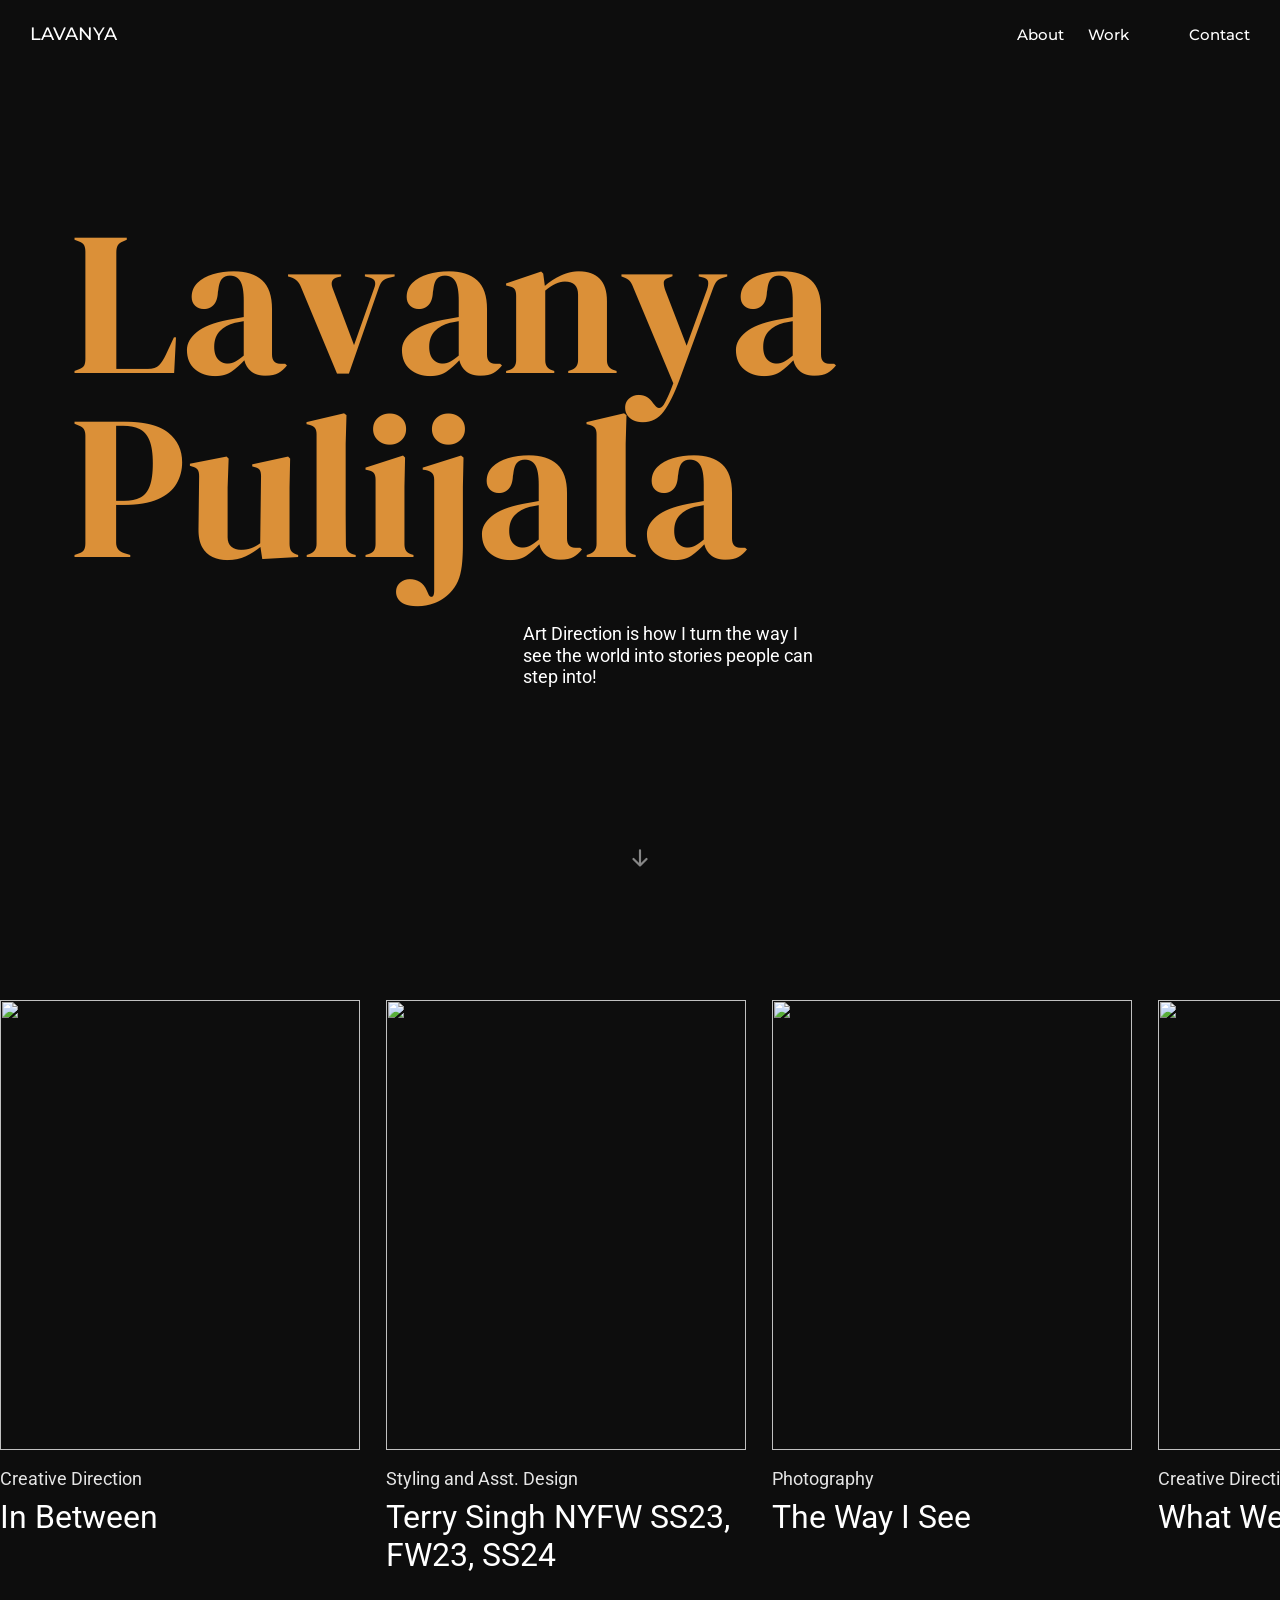
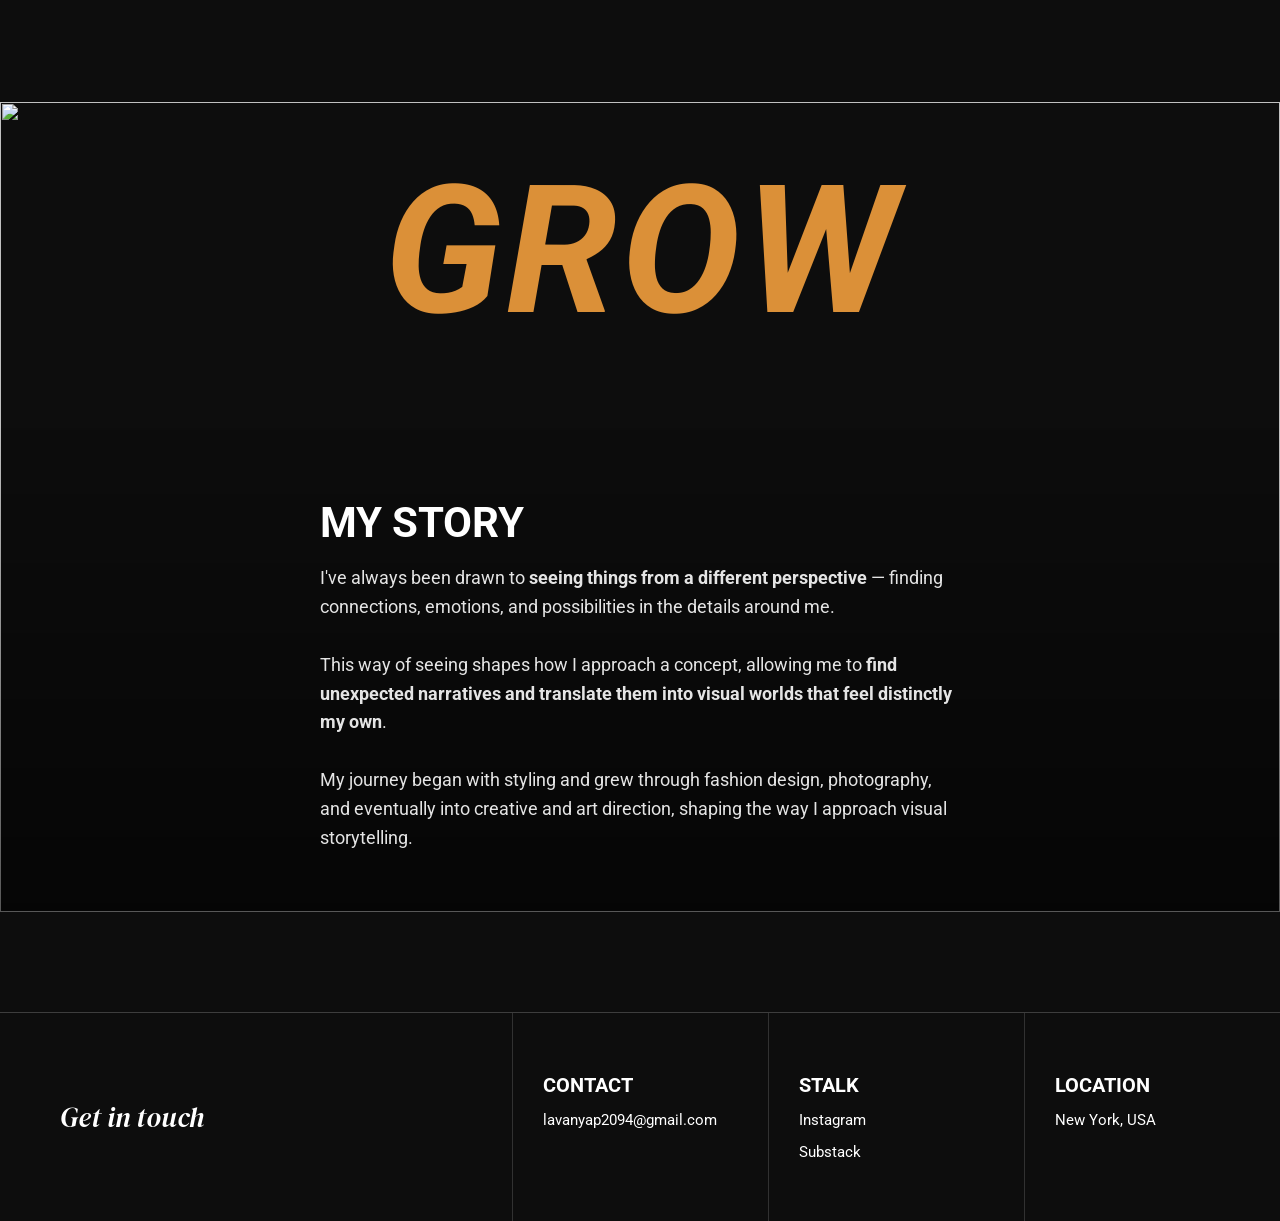
==== commit 2e29f656: "Add a subtle scroll-down cue to the homepage hero The hero fills the full screen height, so on first" ====
--- a/index.html
+++ b/index.html
@@ -54,6 +54,11 @@
         </div>
       </div>
     </div>
+  </div>
+  <div class="hero-scroll-cue" id="heroScrollCue" aria-hidden="true">
+    <svg viewBox="0 0 24 24" fill="none" xmlns="http://www.w3.org/2000/svg">
+      <path d="M12 4v14M12 18l-6-6M12 18l6-6" stroke="white" stroke-width="2" stroke-linecap="round" stroke-linejoin="round" />
+    </svg>
   </div>
 </div>
 
--- a/style.css
+++ b/style.css
@@ -66,12 +66,32 @@
 
 /* HERO */
 .hero-section {
+  position: relative;
   min-height: 100vh;
   display: flex;
   flex-direction: column;
   justify-content: center;
   margin-top: -70px;
   padding-top: 70px;
+}
+.hero-scroll-cue {
+  position: absolute;
+  left: 50%;
+  bottom: 28px;
+  transform: translateX(-50%);
+  width: 26px;
+  height: 26px;
+  opacity: .5;
+  pointer-events: none;
+  z-index: 2;
+  animation: heroScrollBounce 2s ease-in-out infinite;
+  transition: opacity .4s ease;
+}
+.hero-scroll-cue.hidden { opacity: 0; }
+.hero-scroll-cue svg { width: 100%; height: 100%; display: block; }
+@keyframes heroScrollBounce {
+  0%, 100% { transform: translateX(-50%) translateY(0); }
+  50% { transform: translateX(-50%) translateY(10px); }
 }
 .hero-grid {
   position: relative;
